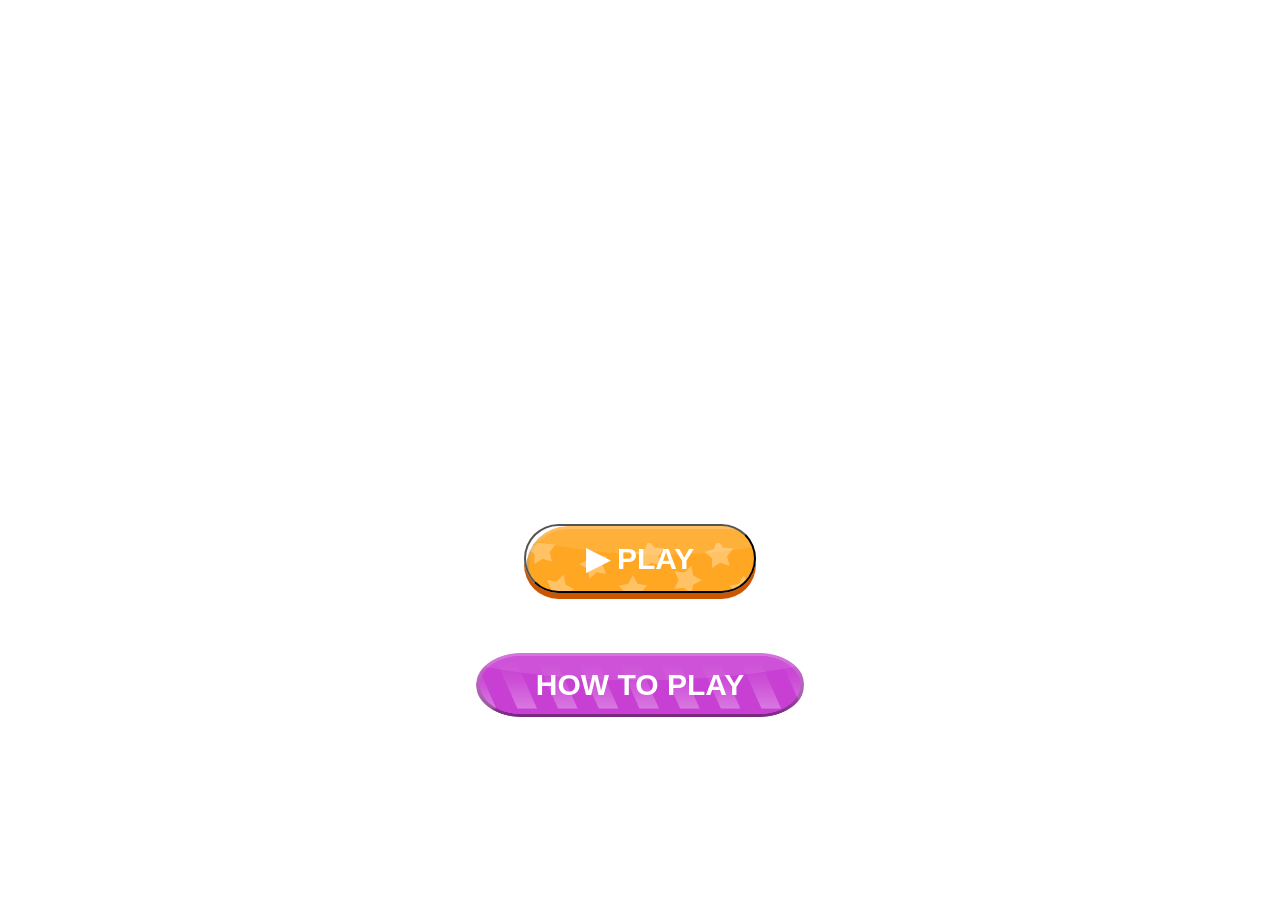
==== index.html @ 2f80c6b4 "first date" ====
<!DOCTYPE html>
<html lang="vi">

<head>
    <meta charset="UTF-8">
    <meta name="viewport" content="width=device-width, initial-scale=1.0">
    <title>Memory Game - Home</title>
    <link rel="stylesheet" href="style.css">
</head>

<body>
    <div class="main-container">
        <!-- Lớp phủ ánh sáng phía sau logo -->
        <div class="light-rays"></div>


        <div class="menu-buttons">
            <button class="btn-play">▶ PLAY</button>
            <button class="btn-how">HOW TO PLAY</button>
        </div>
    </div>

    <script src="script.js"></script>
</body>

</html>
---- style.css ----
/* =========================================
   1. THIẾT LẬP CHUNG & TRANG CHỦ
   ========================================= */
body,
html {
    margin: 0;
    padding: 0;
    height: 100%;
    overflow: hidden;
    font-family: 'Arial Rounded MT Bold', Arial, sans-serif;
}

.main-container {
    width: 100vw;
    height: 100vh;
    /* Thu nhỏ lại còn 50% kích thước khung hình */
    background: url('public/image-21@2x.png') center/contain no-repeat;
    display: flex;
    flex-direction: column;
    align-items: center;
    justify-content: center;
    position: relative;
}

.game-title {
    font-size: 80px;
    color: #1e4a9e;
    text-shadow: -4px -4px 0 #fff, 4px -4px 0 #fff, -4px 4px 0 #fff, 4px 4px 0 #fff, 0 8px 0 rgba(0, 0, 0, 0.2);
    margin: 0;
    z-index: 10;
}

.game-title span {
    display: block;
    color: #ffcc00;
    margin-top: -20px;
}

.btn-play {
    background: url('public/Button1.svg');
    border-radius: 50px;
    padding: 15px 60px;
    color: white;
    font-size: 30px;
    font-weight: bold;
    cursor: pointer;
    box-shadow: 0 6px 0 #cc5500;
    transition: 0.1s;
    margin-top: 40px;
}

.btn-play:active {
    transform: translateY(4px);
    box-shadow: 0 2px 0 #cc5500;
}

.btn-how {
    /* 1. Ảnh nền: Thêm center/100% 100% để ảnh luôn giãn vừa khít ô */
    background: url('public/Button2@2x.png') center / 100% 100% no-repeat;

    /* 2. Xóa bỏ viền mặc định của trình duyệt */
    border: none;

    /* 3. Giữ nguyên các thuộc tính bạn đã chọn */
    border-radius: 50px;
    padding: 15px 60px;
    color: white;
    font-size: 30px;
    font-weight: bold;
    cursor: pointer;

    /* 4. QUAN TRỌNG: Xóa hoặc đổi màu box-shadow này nếu nó làm lộ viền cam */
    box-shadow: none;

    /* 5. Hiệu ứng nhấn */
    transition: 0.1s;
    margin-top: 40px;
}

/* Thêm hiệu ứng click cho thật tay */
.btn-how:active {
    transform: translateY(4px);
}

.menu-buttons {
    display: flex;
    flex-direction: column;
    align-items: center;
    gap: 20px;
    /* Khoảng cách giữa 2 nút */

    /* Đẩy toàn bộ cụm nút xuống dưới hẳn logo */
    margin-top: 300px;
}

/* =========================================
   2. BỐ CỤC MÀN HÌNH CHƠI (GAMEPLAY)
   ========================================= */
.gameplay-body {
    background: url('public/image-26@2x.png') center/cover no-repeat;
    /*background-color: #a8d573;*/
    display: flex;
    justify-content: center;
    align-items: center;
}

.gameplay-container {
    display: flex;
    gap: 40px;
    align-items: flex-start;
    padding: 20px;
}

/* =========================================
   3. SIDEBAR & THÔNG TIN
   ========================================= */
.sidebar {
    display: flex;
    flex-direction: column;
    gap: 15px;
    width: 160px;
}

.info-box {
    background-color: #d88714;
    color: white;
    padding: 10px 15px;
    border-radius: 8px;
    box-shadow: 0 5px 0 #b36b00;
    display: flex;
    align-items: center;
    gap: 12px;
}

.info-box .icon {
    font-size: 28px;
}

.info-box .info-text {
    display: flex;
    flex-direction: column;
    text-align: center;
    line-height: 1.2;
}

.info-box .label {
    font-size: 14px;
    font-weight: normal;
}

.info-box .value {
    font-size: 18px;
    font-weight: bold;
}

.btn-pause {
    background-color: #79c714;
    color: #1a4a04;
    border: none;
    padding: 10px;
    font-size: 24px;
    border-radius: 8px;
    cursor: pointer;
    box-shadow: 0 5px 0 #57990b;
    width: 60px;
    margin: 0 auto;
}

.btn-pause:active {
    transform: translateY(4px);
    box-shadow: 0 0 0 transparent;
}

/* =========================================
   4. BÀN CHƠI & HIỆU ỨNG THẺ BÀI
   ========================================= */
.game-board {
    display: grid;
    gap: 15px;
    perspective: 1000px;
}

.card {
    width: 100px;
    height: 100px;
    position: relative;
    transform-style: preserve-3d;
    transition: transform 0.5s ease-in-out;
    cursor: pointer;
    box-shadow: 0 4px 8px rgba(0, 0, 0, 0.15);
    border-radius: 12px;
}

.card.flipped {
    transform: rotateY(180deg);
}

.card-front,
.card-back {
    position: absolute;
    width: 100%;
    height: 100%;
    backface-visibility: hidden;
    border-radius: 12px;
}

.card-back {
    background-color: #61a6f5;
    border: 8px solid #ffffff;
    box-sizing: border-box;
    background-image:
        linear-gradient(45deg, rgba(255, 255, 255, 0.15) 25%, transparent 25%, transparent 75%, rgba(255, 255, 255, 0.15) 75%, rgba(255, 255, 255, 0.15)),
        linear-gradient(45deg, rgba(255, 255, 255, 0.15) 25%, transparent 25%, transparent 75%, rgba(255, 255, 255, 0.15) 75%, rgba(255, 255, 255, 0.15));
    background-size: 20px 20px;
    background-position: 0 0, 10px 10px;
}

.card-front {
    background-color: #ffffff;
    transform: rotateY(180deg);
    display: flex;
    align-items: center;
    justify-content: center;
    font-size: 55px;
}

/* =========================================
   5. BẢNG PAUSE MENU (OVERLAY)
   ========================================= */
.pause-overlay {
    position: fixed;
    top: 0;
    left: 0;
    width: 100%;
    height: 100%;
    background: rgba(0, 0, 0, 0.6);
    display: none;
    justify-content: center;
    align-items: center;
    z-index: 1000;
}

.pause-modal {
    background-color: #a0f4d3;
    width: 450px;
    padding: 30px;
    border-radius: 15px;
    position: relative;
    box-shadow: 0 10px 30px rgba(0, 0, 0, 0.3);
    text-align: center;
}

.btn-close-modal {
    position: absolute;
    top: 15px;
    right: 15px;
    background: transparent;
    border: 2px solid #333;
    border-radius: 50%;
    width: 30px;
    height: 30px;
    font-size: 16px;
    font-weight: bold;
    cursor: pointer;
}

.modal-decorations {
    display: flex;
    justify-content: space-around;
    font-size: 45px;
    margin-bottom: 40px;
}

.modal-buttons {
    display: flex;
    flex-direction: column;
    align-items: center;
    gap: 15px;
}

.btn-modal {
    background:
        repeating-linear-gradient(-45deg,
            rgba(255, 255, 255, 0.1),
            rgba(255, 255, 255, 0.1) 10px,
            transparent 10px,
            transparent 20px),
        linear-gradient(to bottom, #de5df7, #b128e0);
    border: none;
    border-radius: 50px;
    color: white;
    font-size: 22px;
    font-weight: bold;
    padding: 15px 40px;
    width: 250px;
    cursor: pointer;
    box-shadow: 0 5px 0 #7b1a9e, 0 8px 15px rgba(0, 0, 0, 0.2);
    transition: 0.1s;
}

.btn-modal:active {
    transform: translateY(5px);
    box-shadow: 0 0 0 #7b1a9e;
}
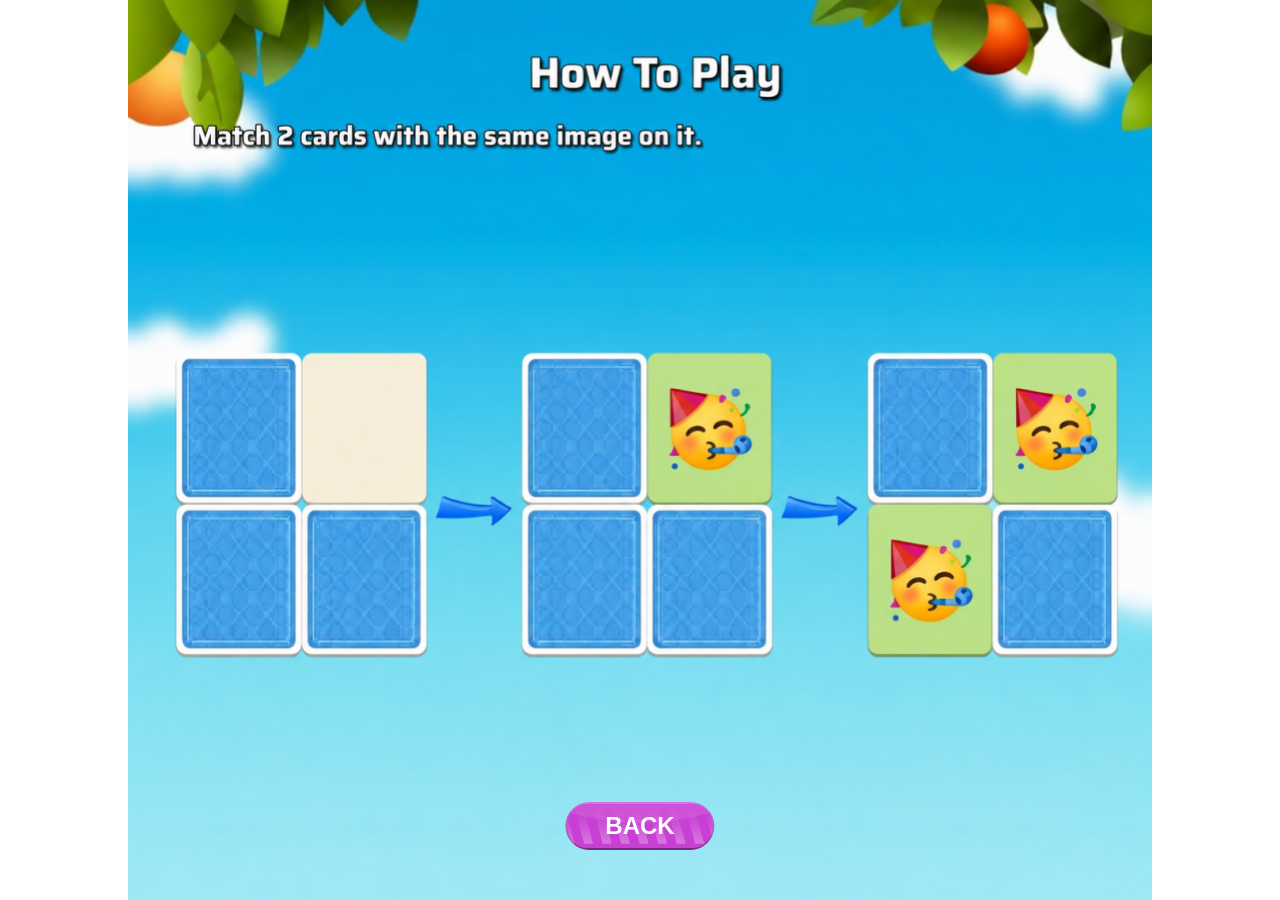
==== commit d60e1d94: "up" ====
--- a/index.html
+++ b/index.html
@@ -10,9 +10,7 @@
 
 <body>
     <div class="main-container">
-        <!-- Lớp phủ ánh sáng phía sau logo -->
         <div class="light-rays"></div>
-
 
         <div class="menu-buttons">
             <button class="btn-play">▶ PLAY</button>
@@ -20,6 +18,13 @@
         </div>
     </div>
 
+    <!-- Màn hình hướng dẫn mới thêm vào -->
+    <div id="how-to-play-screen" class="how-to-overlay">
+        <div class="overlay-content">
+            <button id="btn-back">BACK</button>
+        </div>
+    </div>
+
     <script src="script.js"></script>
 </body>
 
--- a/style.css
+++ b/style.css
@@ -54,32 +54,121 @@
     box-shadow: 0 2px 0 #cc5500;
 }
 
+/* Giữ nguyên code .btn-how của bạn */
 .btn-how {
-    /* 1. Ảnh nền: Thêm center/100% 100% để ảnh luôn giãn vừa khít ô */
     background: url('public/Button2@2x.png') center / 100% 100% no-repeat;
-
-    /* 2. Xóa bỏ viền mặc định của trình duyệt */
     border: none;
-
-    /* 3. Giữ nguyên các thuộc tính bạn đã chọn */
     border-radius: 50px;
     padding: 15px 60px;
     color: white;
     font-size: 30px;
     font-weight: bold;
     cursor: pointer;
-
-    /* 4. QUAN TRỌNG: Xóa hoặc đổi màu box-shadow này nếu nó làm lộ viền cam */
     box-shadow: none;
-
-    /* 5. Hiệu ứng nhấn */
     transition: 0.1s;
     margin-top: 40px;
 }
 
-/* Thêm hiệu ứng click cho thật tay */
 .btn-how:active {
     transform: translateY(4px);
+}
+
+/* Lớp phủ màn hình hướng dẫn */
+.how-overlay {
+    display: none;
+    /* Mặc định ẩn, dùng JS để chuyển thành 'flex' khi click */
+
+    position: fixed;
+    inset: 0;
+    width: 100%;
+    height: 100%;
+
+    background: url('public/image-25-2.png') center / cover no-repeat;
+    z-index: 1000;
+
+    display: flex;
+    flex-direction: column;
+    justify-content: flex-end;
+    align-items: center;
+    padding-bottom: 40px;
+}
+
+/* Nút Back ở dưới giữa màn hình */
+#btn-back {
+    position: absolute;
+    bottom: 50px;
+    /* Cách đáy màn hình 50px */
+    left: 50%;
+    transform: translateX(-50%);
+
+    /* Copy style từ nút play/how của bạn để đồng bộ */
+    background: url('public/Button2@2x.png') center / 100% 100% no-repeat;
+    border: none;
+    border-radius: 50px;
+    padding: 12px 50px;
+    color: white;
+    font-size: 25px;
+    font-weight: bold;
+    cursor: pointer;
+}
+
+#btn-back:active {
+    transform: translateX(-50%) translateY(4px);
+}
+
+.how-to-overlay {
+    display: none;
+    /* Mặc định ẩn, JS sẽ chuyển thành flex khi click */
+    position: fixed;
+
+    /* Căn giữa khung 80% vào giữa màn hình */
+    top: 0;
+    left: 50%;
+    transform: translateX(-50%);
+
+    /* Kích thước bạn đã chọn */
+    width: 80%;
+    height: 100%;
+
+    /* Background */
+    background: url('public/image-25-2.png') center / 100% 100% no-repeat;
+    z-index: 9999;
+
+    /* Căn giữa nút bấm bên trong */
+    display: flex;
+    justify-content: center;
+    align-items: flex-end;
+    /* Đẩy nút xuống dưới */
+    padding-bottom: 50px;
+    /* Cách mép dưới ảnh 50px */
+}
+
+.overlay-content {
+    position: relative;
+    width: 100%;
+    height: 100%;
+}
+
+/* Nút Back nằm ở dưới giữa */
+#btn-back {
+    position: absolute;
+    bottom: 50px;
+    left: 50%;
+    transform: translateX(-50%);
+
+    /* Bạn có thể tái sử dụng style nút cũ của mình tại đây */
+    background: url('public/Button2@2x.png') center / 100% 100% no-repeat;
+    border: none;
+    padding: 10px 40px;
+    color: white;
+    font-size: 24px;
+    font-weight: bold;
+    cursor: pointer;
+    border-radius: 50px;
+}
+
+#btn-back:active {
+    transform: translateX(-50%) translateY(4px);
 }
 
 .menu-buttons {
@@ -301,4 +390,148 @@
 .btn-modal:active {
     transform: translateY(5px);
     box-shadow: 0 0 0 #7b1a9e;
+}
+
+/* =========================================
+   6. RESPONSIVE CHO LAPTOP VÀ MOBILE
+   ========================================= */
+
+@media (max-width: 1200px) {
+    .main-container {
+        background-size: 70% auto;
+        background-position: center top;
+    }
+
+    .menu-buttons {
+        margin-top: 220px;
+        gap: 18px;
+    }
+
+    .btn-play,
+    .btn-how {
+        padding: 14px 50px;
+        font-size: 26px;
+    }
+
+    .gameplay-container {
+        flex-direction: column;
+        gap: 30px;
+        align-items: center;
+        padding: 20px;
+    }
+
+    .sidebar {
+        width: 100%;
+        max-width: 320px;
+        align-items: center;
+        flex-direction: row;
+        flex-wrap: wrap;
+        justify-content: center;
+        gap: 14px;
+    }
+
+    .game-board {
+        gap: 12px;
+    }
+
+    .card {
+        width: 90px;
+        height: 90px;
+    }
+}
+
+@media (max-width: 768px) {
+
+    html,
+    body {
+        overflow: auto;
+        min-height: 100%;
+    }
+
+    .main-container {
+        background-size: 90% auto;
+        background-position: top center;
+        height: auto;
+        min-height: 100vh;
+        padding: 40px 16px 20px;
+    }
+
+    .menu-buttons {
+        margin-top: 180px;
+        gap: 16px;
+    }
+
+    .btn-play,
+    .btn-how {
+        width: min(320px, 100%);
+        padding: 12px 28px;
+        font-size: 22px;
+    }
+
+    .game-title {
+        font-size: 52px;
+    }
+
+    .gameplay-body {
+        padding: 16px 0;
+    }
+
+    .gameplay-container {
+        flex-direction: column;
+        align-items: center;
+        padding: 14px;
+    }
+
+    .sidebar {
+        width: 100%;
+        max-width: 100%;
+        flex-direction: row;
+        flex-wrap: wrap;
+        justify-content: center;
+        gap: 12px;
+    }
+
+    .info-box {
+        flex: 1 1 140px;
+        min-width: 140px;
+    }
+
+    .btn-pause {
+        width: auto;
+        padding: 10px 16px;
+        font-size: 20px;
+    }
+
+    .game-board {
+        width: 100%;
+        max-width: 420px;
+        grid-template-columns: repeat(auto-fit, minmax(70px, 1fr));
+        gap: 10px;
+    }
+
+    .card {
+        width: 70px;
+        height: 70px;
+    }
+
+    .card-front {
+        font-size: 32px;
+    }
+
+    .pause-modal {
+        width: 95%;
+        max-width: 420px;
+        padding: 22px;
+    }
+
+    .modal-buttons {
+        gap: 12px;
+    }
+
+    .btn-modal {
+        width: 100%;
+        max-width: 100%;
+        font-size: 20px;
+        padding: 14px 24px;
+    }
 }
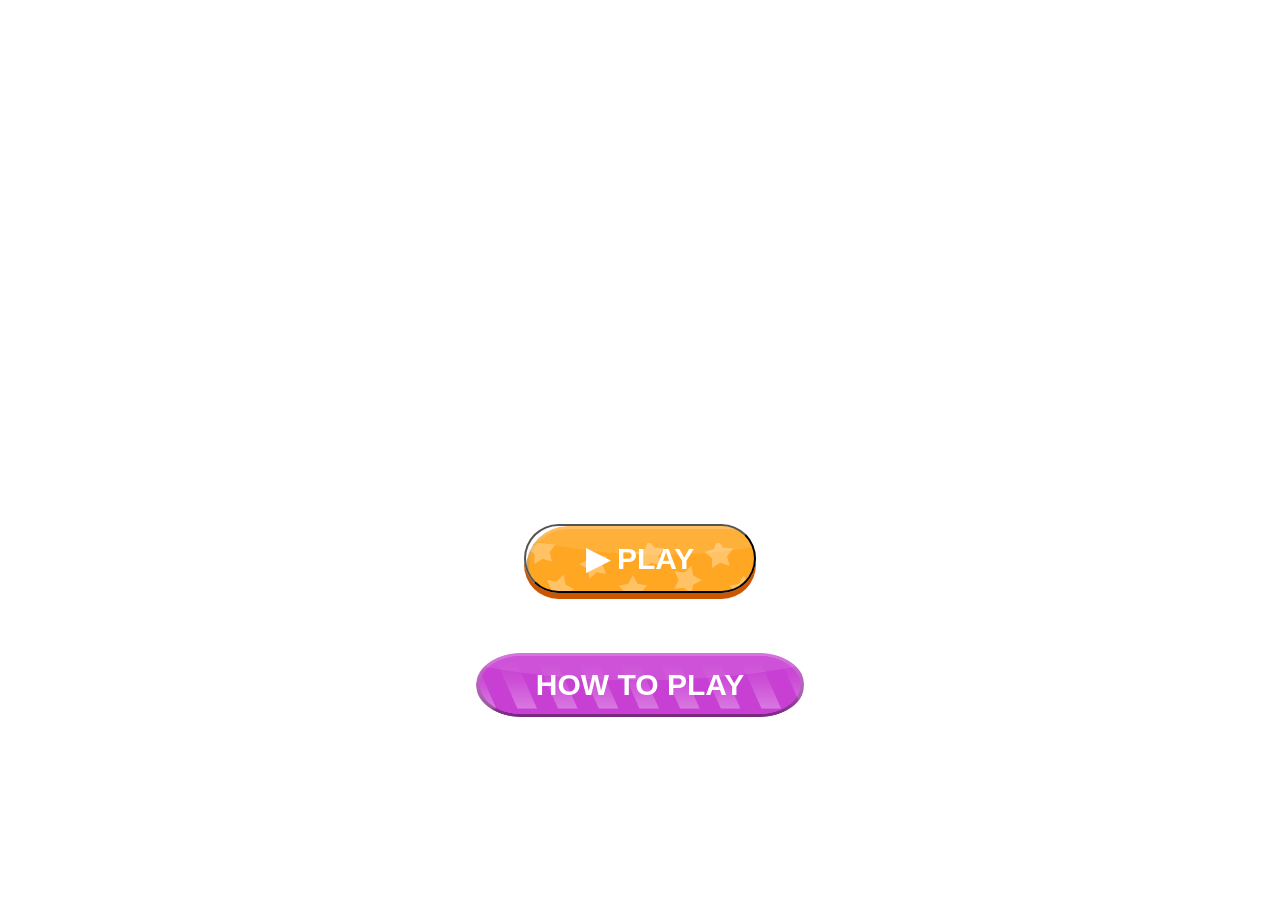
==== commit 61e9d2cf: "uppp" ====
--- a/index.html
+++ b/index.html
@@ -25,6 +25,22 @@
         </div>
     </div>
 
+    <!-- Popup tiếp tục/khởi động mới khi đã chơi trước đó -->
+    <div id="resumeOverlay" class="pause-overlay">
+        <div class="pause-modal">
+            <div class="modal-decorations">
+                <span>⏳</span>
+                <span>🔄</span>
+                <span>🎮</span>
+            </div>
+            <div class="level-message">Bạn đã có trò chơi trước đó.</div>
+            <div class="modal-buttons">
+                <button class="btn-modal" id="btnStartNewGame">START NEW GAME</button>
+                <button class="btn-modal" id="btnContinuePreviousGame">CONTINUE PREVIOUS GAME</button>
+            </div>
+        </div>
+    </div>
+
     <script src="script.js"></script>
 </body>
 
--- a/style.css
+++ b/style.css
@@ -135,7 +135,6 @@
     z-index: 9999;
 
     /* Căn giữa nút bấm bên trong */
-    display: flex;
     justify-content: center;
     align-items: flex-end;
     /* Đẩy nút xuống dưới */
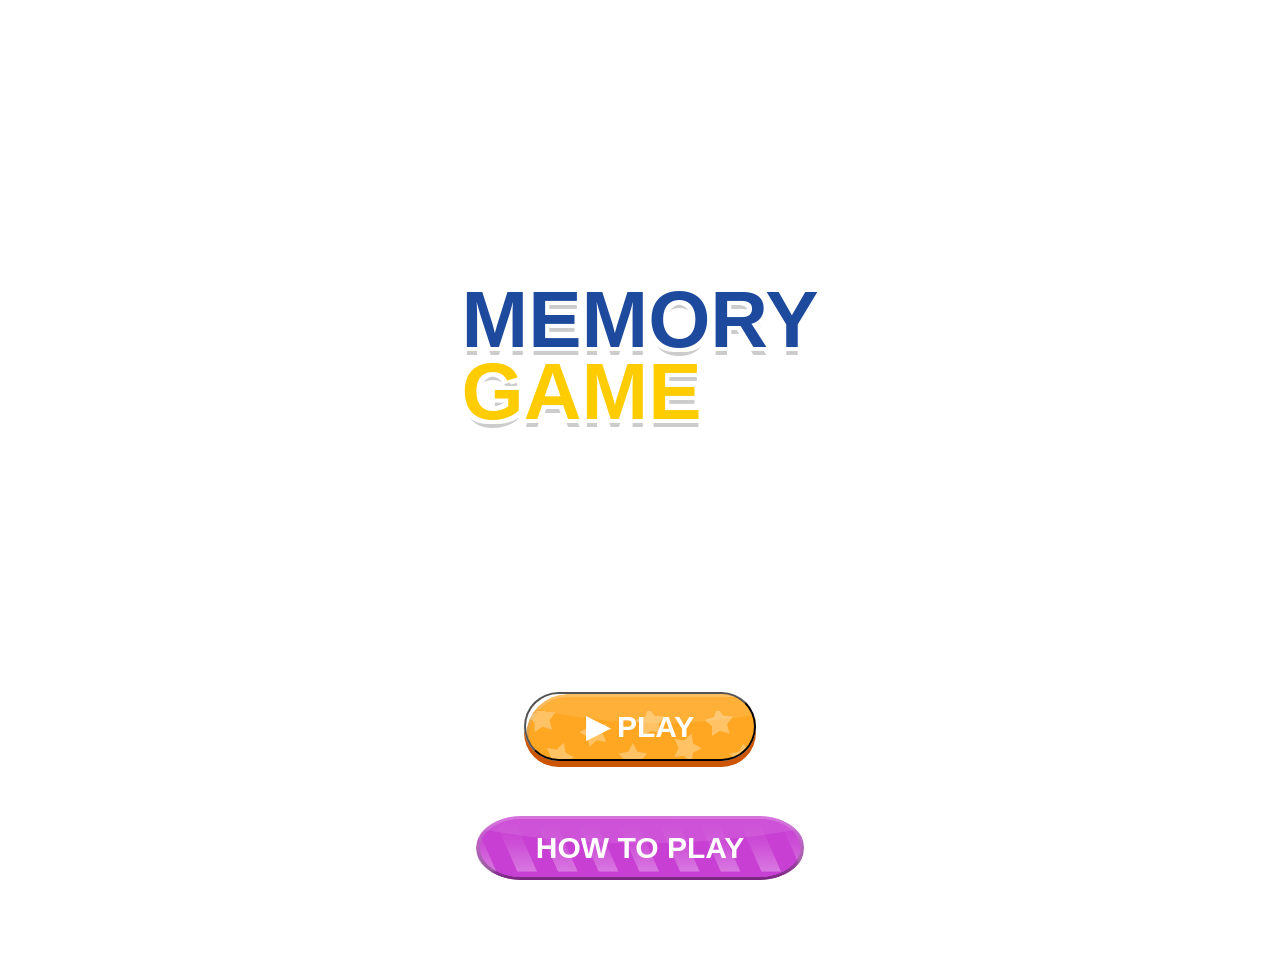
==== commit c4e9c2c3: "upp" ====
--- a/index.html
+++ b/index.html
@@ -11,6 +11,8 @@
 <body>
     <div class="main-container">
         <div class="light-rays"></div>
+
+        <h1 class="game-title">MEMORY<span>GAME</span></h1>
 
         <div class="menu-buttons">
             <button class="btn-play">▶ PLAY</button>
--- a/style.css
+++ b/style.css
@@ -18,16 +18,18 @@
     display: flex;
     flex-direction: column;
     align-items: center;
-    justify-content: center;
+    justify-content: space-between;
     position: relative;
+    padding: 40px 0;
 }
 
 .game-title {
     font-size: 80px;
     color: #1e4a9e;
     text-shadow: -4px -4px 0 #fff, 4px -4px 0 #fff, -4px 4px 0 #fff, 4px 4px 0 #fff, 0 8px 0 rgba(0, 0, 0, 0.2);
-    margin: 0;
+    margin: 0 0 40px 0;
     z-index: 10;
+    order: 1;
 }
 
 .game-title span {
@@ -173,12 +175,14 @@
 .menu-buttons {
     display: flex;
     flex-direction: column;
-    align-items: center;
-    gap: 20px;
-    /* Khoảng cách giữa 2 nút */
-
-    /* Đẩy toàn bộ cụm nút xuống dưới hẳn logo */
-    margin-top: 300px;
+    gap: 15px;
+    align-items: center;
+    justify-content: center;
+
+    z-index: 10;
+    order: 2;
+
+    transform: translateY(-60px);
 }
 
 /* =========================================
@@ -197,16 +201,21 @@
     gap: 40px;
     align-items: flex-start;
     padding: 20px;
+    position: relative;
 }
 
 /* =========================================
    3. SIDEBAR & THÔNG TIN
    ========================================= */
 .sidebar {
+    position: fixed;
+    top: 20px;
+    right: 20px;
     display: flex;
     flex-direction: column;
     gap: 15px;
     width: 160px;
+    z-index: 10;
 }
 
 .info-box {
@@ -420,6 +429,7 @@
     }
 
     .sidebar {
+        position: static;
         width: 100%;
         max-width: 320px;
         align-items: center;
@@ -506,6 +516,7 @@
         max-width: 420px;
         grid-template-columns: repeat(auto-fit, minmax(70px, 1fr));
         gap: 10px;
+        margin-left: 0;
     }
 
     .card {
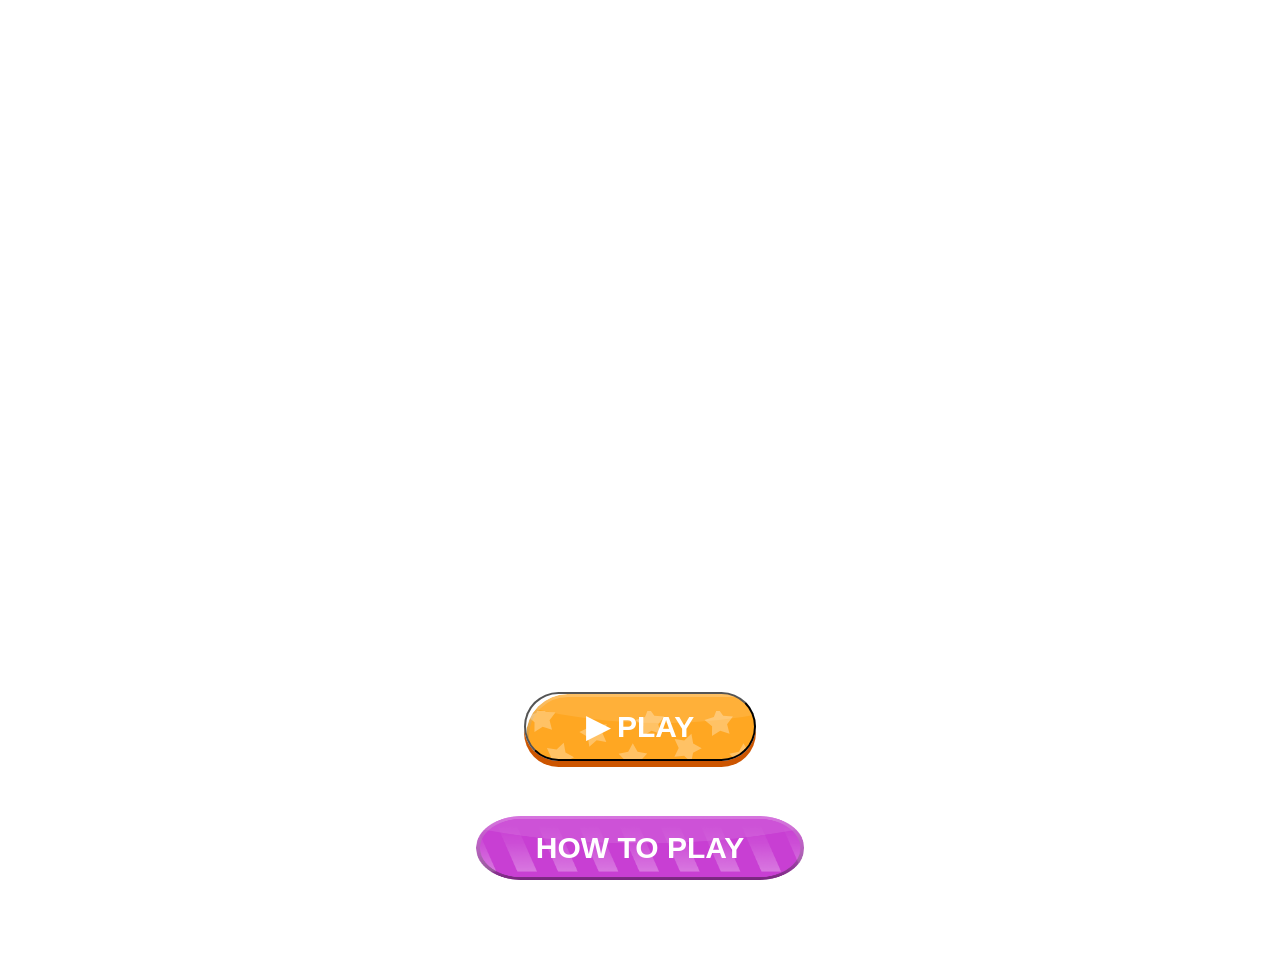
==== commit 3c98abc4: "upp" ====
--- a/index.html
+++ b/index.html
@@ -12,7 +12,7 @@
     <div class="main-container">
         <div class="light-rays"></div>
 
-        <h1 class="game-title">MEMORY<span>GAME</span></h1>
+
 
         <div class="menu-buttons">
             <button class="btn-play">▶ PLAY</button>
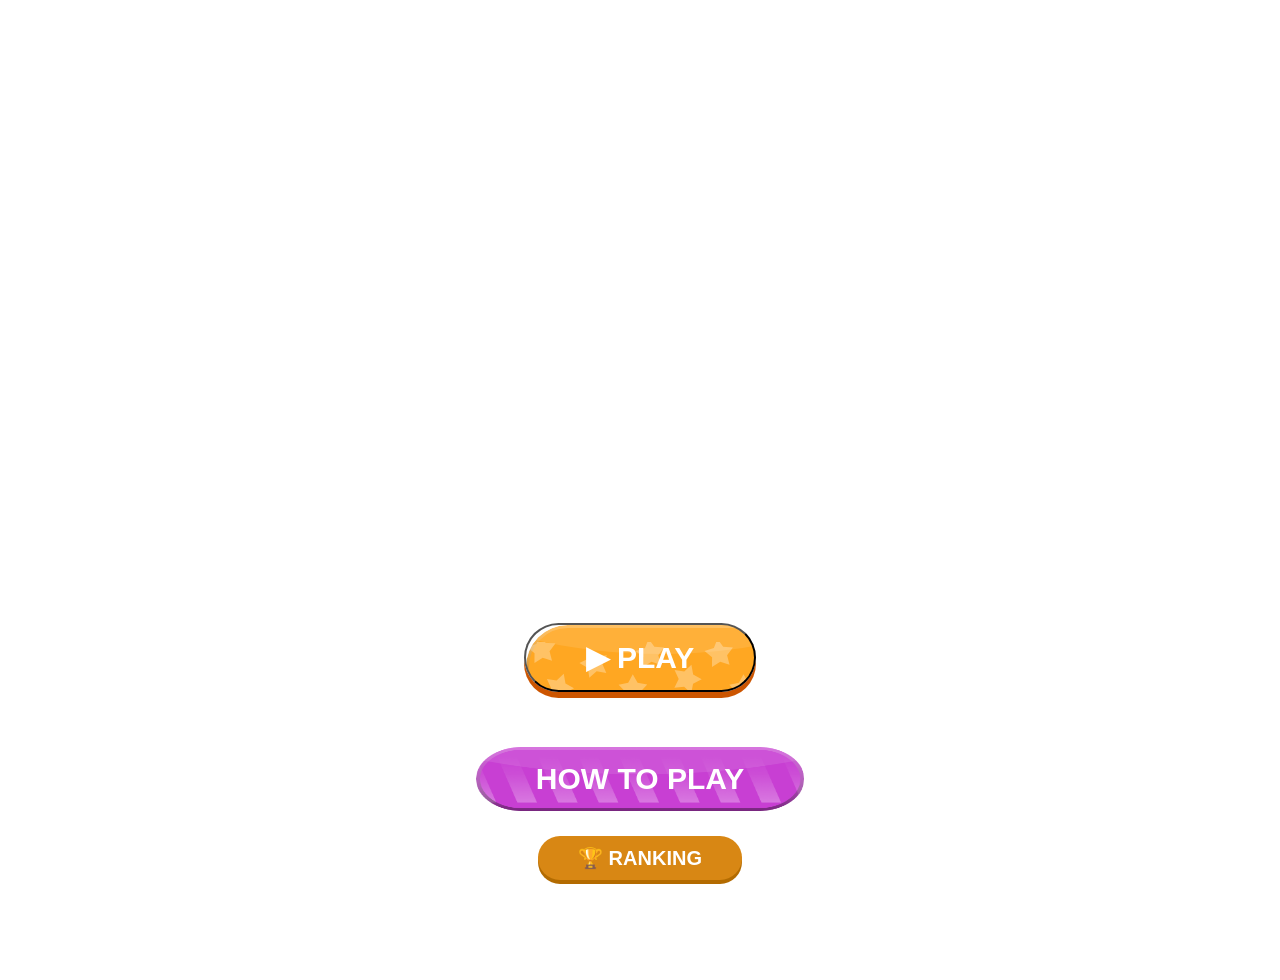
==== commit b29c7804: "updtae" ====
--- a/index.html
+++ b/index.html
@@ -15,8 +15,26 @@
 
 
         <div class="menu-buttons">
-            <button class="btn-play">▶ PLAY</button>
+            <button class="btn-play" id="btnInitialPlay">▶ PLAY</button>
+
+            <div id="nameInputArea" style="display: none; flex-direction: column; align-items: center;">
+                <input type="text" id="playerNameInput" placeholder="NHẬP TÊN CỦA BẠN..." maxlength="15">
+                <button class="btn-play" id="btnStartGame">BẮT ĐẦU</button>
+            </div>
+
             <button class="btn-how">HOW TO PLAY</button>
+
+            <button class="btn-leaderboard" id="btnOpenLeaderboard">🏆 RANKING</button>
+        </div>
+
+        <div id="leaderboardOverlay" class="pause-overlay">
+            <div class="pause-modal">
+                <button class="btn-close-modal" id="btnCloseLeaderboard">✕</button>
+                <h3>🏆 BẢNG XẾP HẠNG</h3>
+                <ul id="leaderboardList"></ul>
+                <button class="btn-modal" style="margin-top:20px; width:150px;"
+                    id="btnCloseLeaderboardBtn">ĐÓNG</button>
+            </div>
         </div>
     </div>
 
--- a/style.css
+++ b/style.css
@@ -282,7 +282,7 @@
     height: 100px;
     position: relative;
     transform-style: preserve-3d;
-    transition: transform 0.5s ease-in-out;
+    transition: transform 0.3s ease-in-out;
     cursor: pointer;
     box-shadow: 0 4px 8px rgba(0, 0, 0, 0.15);
     border-radius: 12px;
@@ -404,48 +404,42 @@
    6. RESPONSIVE CHO LAPTOP VÀ MOBILE
    ========================================= */
 
+/* =========================================
+   6. RESPONSIVE CHO LAPTOP VÀ MOBILE
+   ========================================= */
+
 @media (max-width: 1200px) {
     .main-container {
         background-size: 70% auto;
         background-position: center top;
     }
 
-    .menu-buttons {
-        margin-top: 220px;
-        gap: 18px;
-    }
-
-    .btn-play,
-    .btn-how {
-        padding: 14px 50px;
-        font-size: 26px;
-    }
-
     .gameplay-container {
         flex-direction: column;
-        gap: 30px;
+        gap: 20px;
         align-items: center;
-        padding: 20px;
+        padding: 10px;
     }
 
     .sidebar {
         position: static;
         width: 100%;
-        max-width: 320px;
-        align-items: center;
+        max-width: 600px;
         flex-direction: row;
-        flex-wrap: wrap;
         justify-content: center;
-        gap: 14px;
-    }
-
+        gap: 10px;
+    }
+
+    /* Tối ưu bàn chơi cho 6 cột trên Laptop/Tablet */
     .game-board {
-        gap: 12px;
+        gap: 10px;
+        max-width: 90vw;
     }
 
     .card {
-        width: 90px;
-        height: 90px;
+        /* Giảm nhẹ kích thước để vừa 6 cột */
+        width: 85px;
+        height: 85px;
     }
 }
 
@@ -462,86 +456,295 @@
         background-position: top center;
         height: auto;
         min-height: 100vh;
-        padding: 40px 16px 20px;
-    }
-
-    .menu-buttons {
-        margin-top: 180px;
-        gap: 16px;
-    }
-
-    .btn-play,
-    .btn-how {
-        width: min(320px, 100%);
-        padding: 12px 28px;
-        font-size: 22px;
+        padding: 20px 10px;
     }
 
     .game-title {
-        font-size: 52px;
-    }
-
-    .gameplay-body {
-        padding: 16px 0;
-    }
-
+        font-size: 42px;
+    }
+
+    /* Gameplay Mobile */
     .gameplay-container {
-        flex-direction: column;
-        align-items: center;
-        padding: 14px;
+        padding: 5px;
     }
 
     .sidebar {
-        width: 100%;
-        max-width: 100%;
-        flex-direction: row;
-        flex-wrap: wrap;
-        justify-content: center;
-        gap: 12px;
+        gap: 8px;
     }
 
     .info-box {
-        flex: 1 1 140px;
-        min-width: 140px;
-    }
-
-    .btn-pause {
-        width: auto;
-        padding: 10px 16px;
-        font-size: 20px;
-    }
-
+        padding: 5px 10px;
+        min-width: 110px;
+    }
+
+    .info-box .value {
+        font-size: 16px;
+    }
+
+    /* Quan trọng: Tự động co giãn thẻ bài theo màn hình ngang */
     .game-board {
         width: 100%;
-        max-width: 420px;
-        grid-template-columns: repeat(auto-fit, minmax(70px, 1fr));
-        gap: 10px;
-        margin-left: 0;
+        /* Sử dụng 6 cột cho level cao, mỗi cột tối thiểu 50px */
+        grid-template-columns: repeat(auto-fit, minmax(50px, 1fr)) !important;
+        gap: 8px;
     }
 
     .card {
-        width: 70px;
-        height: 70px;
+        /* Để thẻ tự thích ứng với ô Grid */
+        width: 100%;
+        aspect-ratio: 1/1;
+        height: auto;
     }
 
     .card-front {
-        font-size: 32px;
-    }
-
+        font-size: 24px;
+        /* Giảm font icon để không bị tràn thẻ nhỏ */
+    }
+
+    /* Modal Popup */
     .pause-modal {
-        width: 95%;
-        max-width: 420px;
-        padding: 22px;
-    }
-
-    .modal-buttons {
-        gap: 12px;
+        width: 90%;
+        padding: 20px;
     }
 
     .btn-modal {
-        width: 100%;
-        max-width: 100%;
-        font-size: 20px;
-        padding: 14px 24px;
-    }
+        font-size: 18px;
+        padding: 12px;
+    }
+}
+
+/* ======================================
+   FIREWORKS + FINAL WIN EFFECT
+====================================== */
+
+.fireworks-container,
+.confetti-container {
+    position: absolute;
+    inset: 0;
+    overflow: hidden;
+    pointer-events: none;
+}
+
+/* =========================
+   PHÁO HOA
+========================= */
+
+.firework {
+    position: absolute;
+    width: 12px;
+    height: 12px;
+    border-radius: 50%;
+    animation: explode 1.5s infinite;
+    opacity: 0;
+}
+
+.firework1 {
+    top: 20%;
+    left: 20%;
+    background: #ff0040;
+    animation-delay: 0s;
+}
+
+.firework2 {
+    top: 25%;
+    left: 70%;
+    background: #00e5ff;
+    animation-delay: 0.3s;
+}
+
+.firework3 {
+    top: 50%;
+    left: 35%;
+    background: #ffd000;
+    animation-delay: 0.6s;
+}
+
+.firework4 {
+    top: 55%;
+    left: 75%;
+    background: #00ff6a;
+    animation-delay: 0.9s;
+}
+
+.firework5 {
+    top: 35%;
+    left: 50%;
+    background: #ff00d4;
+    animation-delay: 1.2s;
+}
+
+@keyframes explode {
+
+    0% {
+        transform: scale(0.2);
+        opacity: 1;
+        box-shadow:
+            0 0 0 0 currentColor;
+    }
+
+    100% {
+        transform: scale(8);
+        opacity: 0;
+        box-shadow:
+            0 -60px 0 currentColor,
+            0 60px 0 currentColor,
+            60px 0 0 currentColor,
+            -60px 0 0 currentColor,
+            45px 45px 0 currentColor,
+            -45px -45px 0 currentColor,
+            45px -45px 0 currentColor,
+            -45px 45px 0 currentColor;
+    }
+}
+
+/* =========================
+   CONFETTI
+========================= */
+
+.confetti {
+    position: absolute;
+    width: 14px;
+    height: 14px;
+    animation: confettiFall linear infinite;
+    top: -20px;
+}
+
+.confetti:nth-child(1) {
+    left: 10%;
+    background: #ff0040;
+    animation-duration: 4s;
+}
+
+.confetti:nth-child(2) {
+    left: 20%;
+    background: #00e5ff;
+    animation-duration: 5s;
+}
+
+.confetti:nth-child(3) {
+    left: 30%;
+    background: #ffd000;
+    animation-duration: 3s;
+}
+
+.confetti:nth-child(4) {
+    left: 45%;
+    background: #00ff6a;
+    animation-duration: 6s;
+}
+
+.confetti:nth-child(5) {
+    left: 60%;
+    background: #ff00d4;
+    animation-duration: 4s;
+}
+
+.confetti:nth-child(6) {
+    left: 75%;
+    background: #ffffff;
+    animation-duration: 5s;
+}
+
+.confetti:nth-child(7) {
+    left: 85%;
+    background: orange;
+    animation-duration: 3s;
+}
+
+.confetti:nth-child(8) {
+    left: 95%;
+    background: lime;
+    animation-duration: 4s;
+}
+
+@keyframes confettiFall {
+
+    0% {
+        transform: translateY(-20px) rotate(0deg);
+    }
+
+    100% {
+        transform: translateY(100vh) rotate(720deg);
+    }
+}
+
+/* =========================
+   FINAL WIN OVERLAY
+========================= */
+
+.final-win-effect {
+    animation: finalFlash 0.6s infinite alternate;
+}
+
+
+
+.final-win-effect .pause-modal {
+    animation: megaWin 1s ease;
+    box-shadow:
+        0 0 20px #fff,
+        0 0 40px #ff00d4,
+        0 0 80px #00e5ff,
+        0 0 120px #ffd000;
+}
+
+@keyframes megaWin {
+
+    0% {
+        transform: scale(0.2) rotate(-20deg);
+        opacity: 0;
+    }
+
+    50% {
+        transform: scale(1.25) rotate(8deg);
+    }
+
+    100% {
+        transform: scale(1);
+        opacity: 1;
+    }
+}
+
+.final-win-effect .modal-decorations span {
+    animation: iconDance 0.5s infinite alternate;
+}
+
+@keyframes iconDance {
+
+    from {
+        transform: translateY(0) rotate(-10deg) scale(1);
+    }
+
+    to {
+        transform: translateY(-15px) rotate(10deg) scale(1.4);
+    }
+}
+
+/* Thêm vào style.css */
+.btn-leaderboard {
+    background: #d88714;
+    border: none;
+    border-radius: 50px;
+    padding: 10px 40px;
+    color: white;
+    font-size: 20px;
+    font-weight: bold;
+    cursor: pointer;
+    box-shadow: 0 4px 0 #b36b00;
+    margin-top: 10px;
+    transition: 0.1s;
+}
+
+.btn-leaderboard:active {
+    transform: translateY(3px);
+    box-shadow: none;
+}
+
+/* Tùy chỉnh input để đẹp hơn khi hiện ra */
+#playerNameInput {
+    margin-bottom: 10px;
+    padding: 12px;
+    border-radius: 20px;
+    border: 3px solid #1e4a9e;
+    text-align: center;
+    font-weight: bold;
 }
